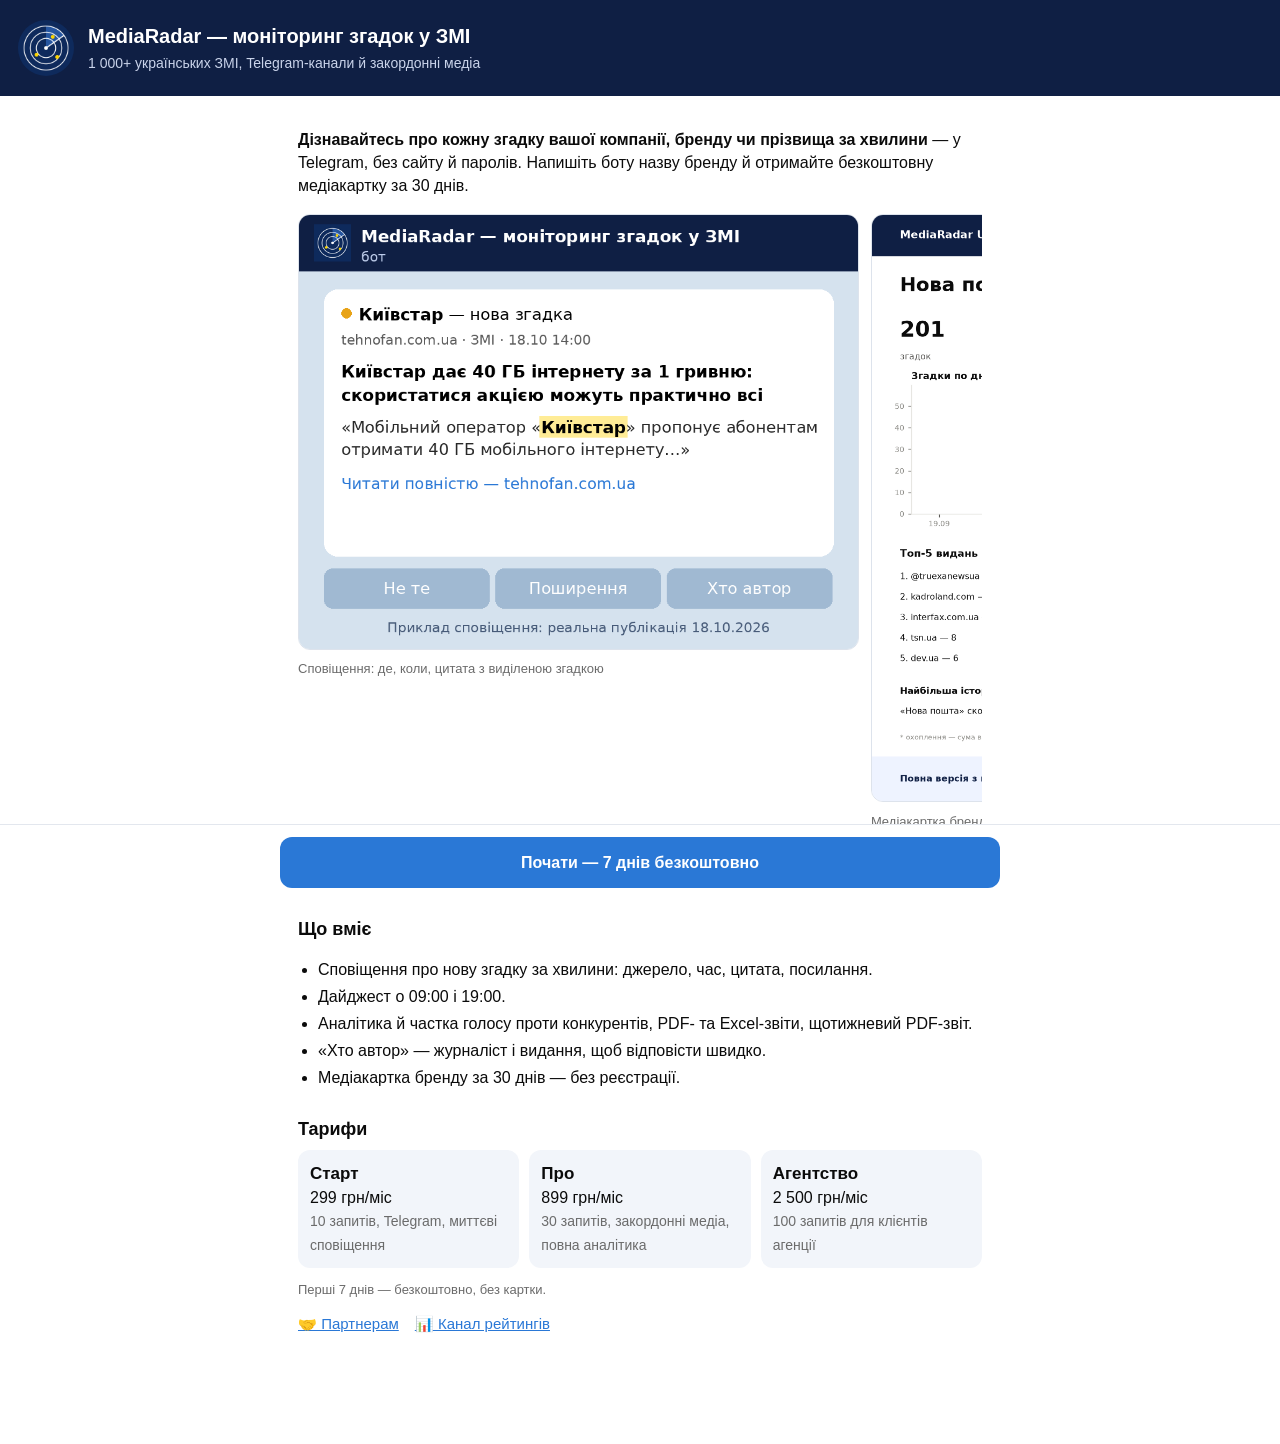
==== index.html @ 3e648eb3 "Mini App MediaRadar: вітрина, Партнерам, скріни Co-Authored-By: Claude Opus 5.5 <noreply@anthropic.c" ====
<!doctype html>
<html lang="uk"><head><meta charset="utf-8"><meta name="viewport" content="width=device-width,initial-scale=1">
<title>MediaRadar — моніторинг згадок у ЗМІ</title>
<meta name="description" content="Сповіщення про кожну згадку вашого бренду в 1 000+ українських ЗМІ й Telegram-каналах. 7 днів безкоштовно.">
<meta property="og:title" content="MediaRadar — моніторинг згадок у ЗМІ"><meta property="og:image" content="img/card.png">
<link rel="icon" href="img/logo.png"><link rel="stylesheet" href="style.css">
<script src="https://telegram.org/js/telegram-web-app.js"></script></head>
<body data-start="app">
<header><img src="img/logo.png" alt=""><div><h1>MediaRadar — моніторинг згадок у ЗМІ</h1>
<p>1 000+ українських ЗМІ, Telegram-канали й закордонні медіа</p></div></header>
<main>
<p><b>Дізнавайтесь про кожну згадку вашої компанії, бренду чи прізвища за хвилини</b> — у Telegram, без сайту й паролів.
Напишіть боту назву бренду й отримайте безкоштовну медіакартку за 30 днів.</p>
<div class="shots">
<figure><img src="img/alert.png" alt="Сповіщення про нову згадку"><figcaption>Сповіщення: де, коли, цитата з виділеною згадкою</figcaption></figure>
<figure><img src="img/card.png" alt="Медіакартка бренду за 30 днів"><figcaption>Медіакартка бренду за 30 днів — безкоштовно</figcaption></figure>
<figure><img src="img/analytics.png" alt="Рейтинг брендів тижня"><figcaption>Аналітика: хто з брендів галузі найпомітніший</figcaption></figure>
</div>
<h2>Що вміє</h2>
<ul>
<li>Сповіщення про нову згадку за хвилини: джерело, час, цитата, посилання.</li>
<li>Дайджест о 09:00 і 19:00.</li>
<li>Аналітика й частка голосу проти конкурентів, PDF- та Excel-звіти, щотижневий PDF-звіт.</li>
<li>«Хто автор» — журналіст і видання, щоб відповісти швидко.</li>
<li>Медіакартка бренду за 30 днів — без реєстрації.</li>
</ul>
<h2>Тарифи</h2>
<div class="plans">
<div class="plan"><b>Старт</b>299 грн/міс<br><span>10 запитів, Telegram, миттєві сповіщення</span></div>
<div class="plan"><b>Про</b>899 грн/міс<br><span>30 запитів, закордонні медіа, повна аналітика</span></div>
<div class="plan"><b>Агентство</b>2 500 грн/міс<br><span>100 запитів для клієнтів агенції</span></div>
</div>
<p class="note">Перші 7 днів — безкоштовно, без картки.</p>
<nav><a href="partners.html">🤝 Партнерам</a><a href="https://t.me/mediaradar_ua">📊 Канал рейтингів</a></nav>
</main>
<div class="cta"><a class="btn start" href="https://t.me/mediaradar_ua_bot?start=app">Почати — 7 днів безкоштовно</a></div>
<script src="app.js"></script></body></html>
---- style.css ----
:root{--bg:var(--tg-theme-bg-color,#fff);--fg:var(--tg-theme-text-color,#0b0b0b);--muted:var(--tg-theme-hint-color,#6b6b6b);
--accent:var(--tg-theme-button-color,#2a78d6);--accent-fg:var(--tg-theme-button-text-color,#fff);--card:var(--tg-theme-secondary-bg-color,#f2f5fa)}
*{box-sizing:border-box}body{margin:0;font:16px/1.45 -apple-system,BlinkMacSystemFont,"Segoe UI",Roboto,sans-serif;background:var(--bg);color:var(--fg)}
header{background:#0f1f44;color:#fff;padding:20px 18px;display:flex;gap:14px;align-items:center}
header img{width:56px;height:56px;border-radius:50%}header h1{font-size:20px;margin:0}header p{margin:2px 0 0;color:#c9d3ea;font-size:14px}
main{padding:16px 18px 110px;max-width:720px;margin:0 auto}h2{font-size:18px;margin:26px 0 8px}
.shots{display:flex;gap:12px;overflow-x:auto;scroll-snap-type:x mandatory;padding-bottom:6px}
.shots figure{margin:0;flex:0 0 82%;scroll-snap-align:start}.shots img{width:100%;border-radius:12px;border:1px solid #dde3ec}
.shots figcaption{font-size:13px;color:var(--muted);margin-top:4px}
ul{padding-left:20px}li{margin:4px 0}.plans{display:grid;grid-template-columns:repeat(auto-fit,minmax(150px,1fr));gap:10px}
.plan{background:var(--card);border-radius:12px;padding:12px}.plan b{display:block;font-size:17px}.plan span{color:var(--muted);font-size:14px}
.cta{position:fixed;left:0;right:0;bottom:0;padding:12px 18px;background:var(--bg);border-top:1px solid #e3e7ee}
.btn{display:block;text-align:center;background:var(--accent);color:var(--accent-fg);text-decoration:none;font-weight:600;padding:14px;border-radius:12px;max-width:720px;margin:0 auto}
.note{font-size:13px;color:var(--muted)}a{color:var(--accent)}nav{display:flex;gap:16px;font-size:15px;margin-top:8px}
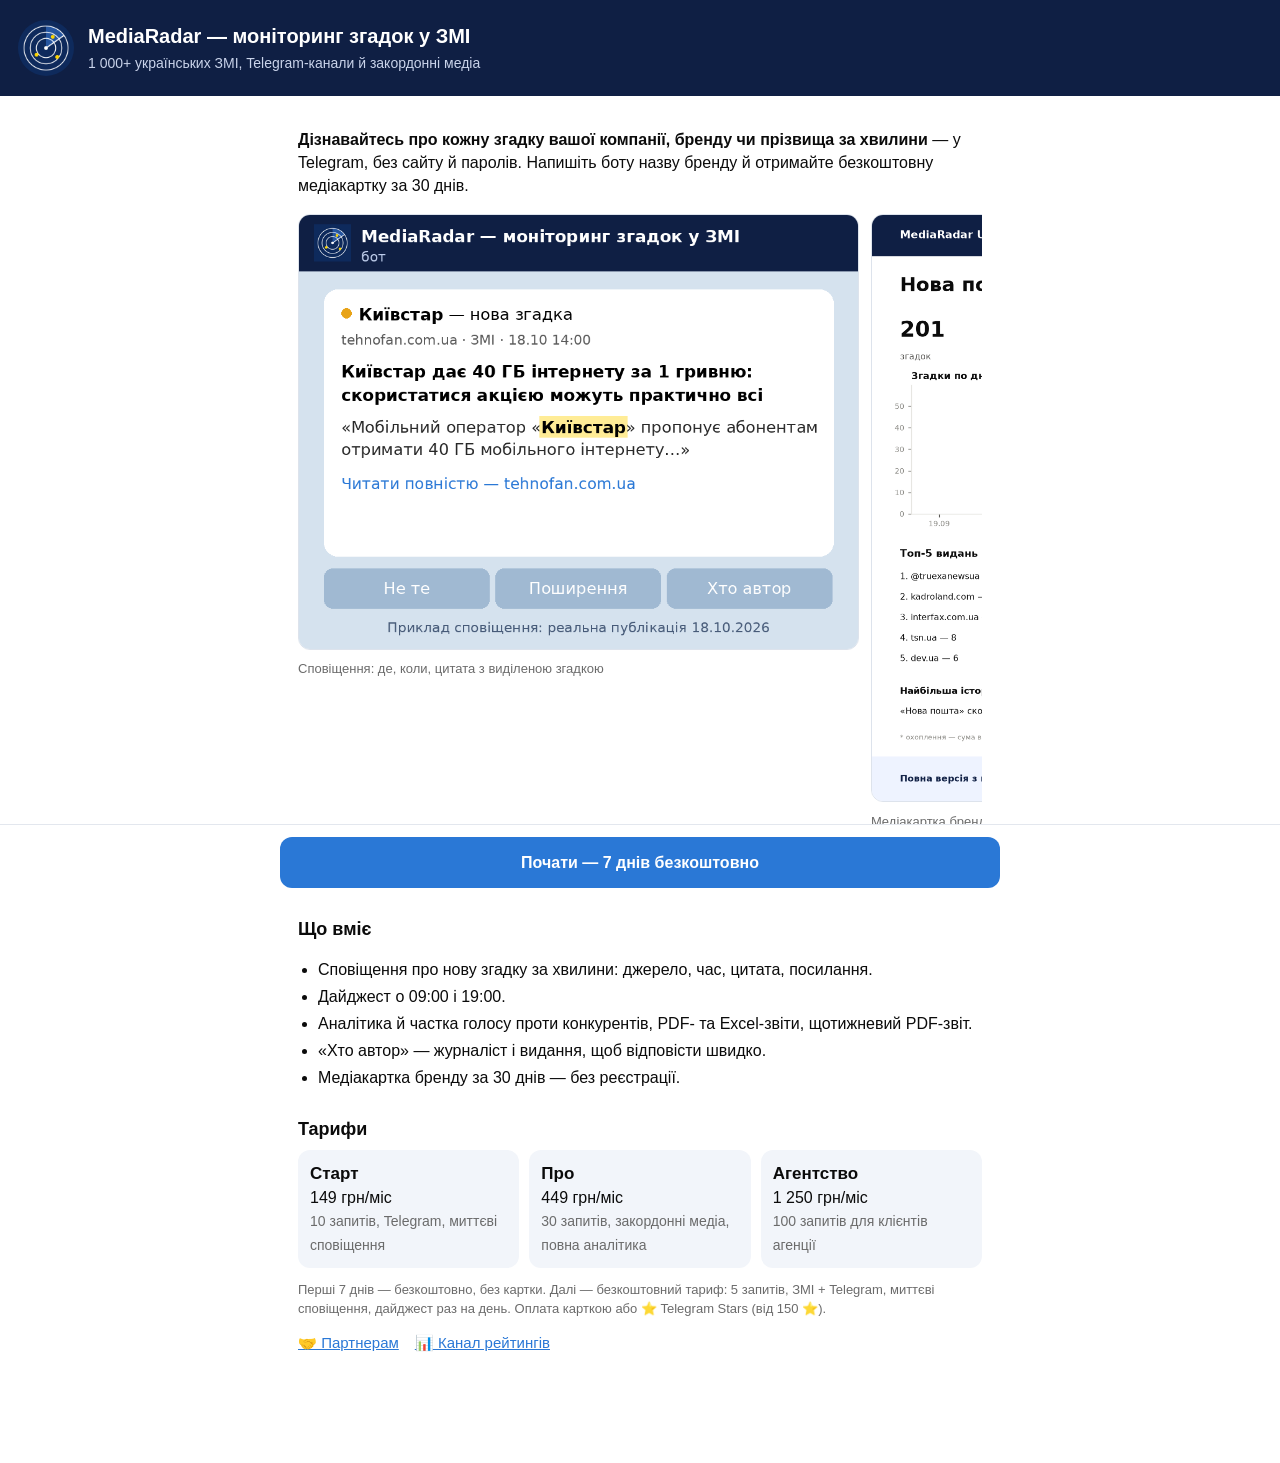
==== commit 0c2b9cf5: "Ціни −50 %: 149 / 449 / 1250 грн, безкоштовний тариф, Stars від 150 ⭐ (директива 18.10 18:55) Co-Aut" ====
--- a/index.html
+++ b/index.html
@@ -26,11 +26,11 @@
 </ul>
 <h2>Тарифи</h2>
 <div class="plans">
-<div class="plan"><b>Старт</b>299 грн/міс<br><span>10 запитів, Telegram, миттєві сповіщення</span></div>
-<div class="plan"><b>Про</b>899 грн/міс<br><span>30 запитів, закордонні медіа, повна аналітика</span></div>
-<div class="plan"><b>Агентство</b>2 500 грн/міс<br><span>100 запитів для клієнтів агенції</span></div>
+<div class="plan"><b>Старт</b>149 грн/міс<br><span>10 запитів, Telegram, миттєві сповіщення</span></div>
+<div class="plan"><b>Про</b>449 грн/міс<br><span>30 запитів, закордонні медіа, повна аналітика</span></div>
+<div class="plan"><b>Агентство</b>1 250 грн/міс<br><span>100 запитів для клієнтів агенції</span></div>
 </div>
-<p class="note">Перші 7 днів — безкоштовно, без картки.</p>
+<p class="note">Перші 7 днів — безкоштовно, без картки. Далі — безкоштовний тариф: 5 запитів, ЗМІ + Telegram, миттєві сповіщення, дайджест раз на день. Оплата карткою або ⭐ Telegram Stars (від 150 ⭐).</p>
 <nav><a href="partners.html">🤝 Партнерам</a><a href="https://t.me/mediaradar_ua">📊 Канал рейтингів</a></nav>
 </main>
 <div class="cta"><a class="btn start" href="https://t.me/mediaradar_ua_bot?start=app">Почати — 7 днів безкоштовно</a></div>
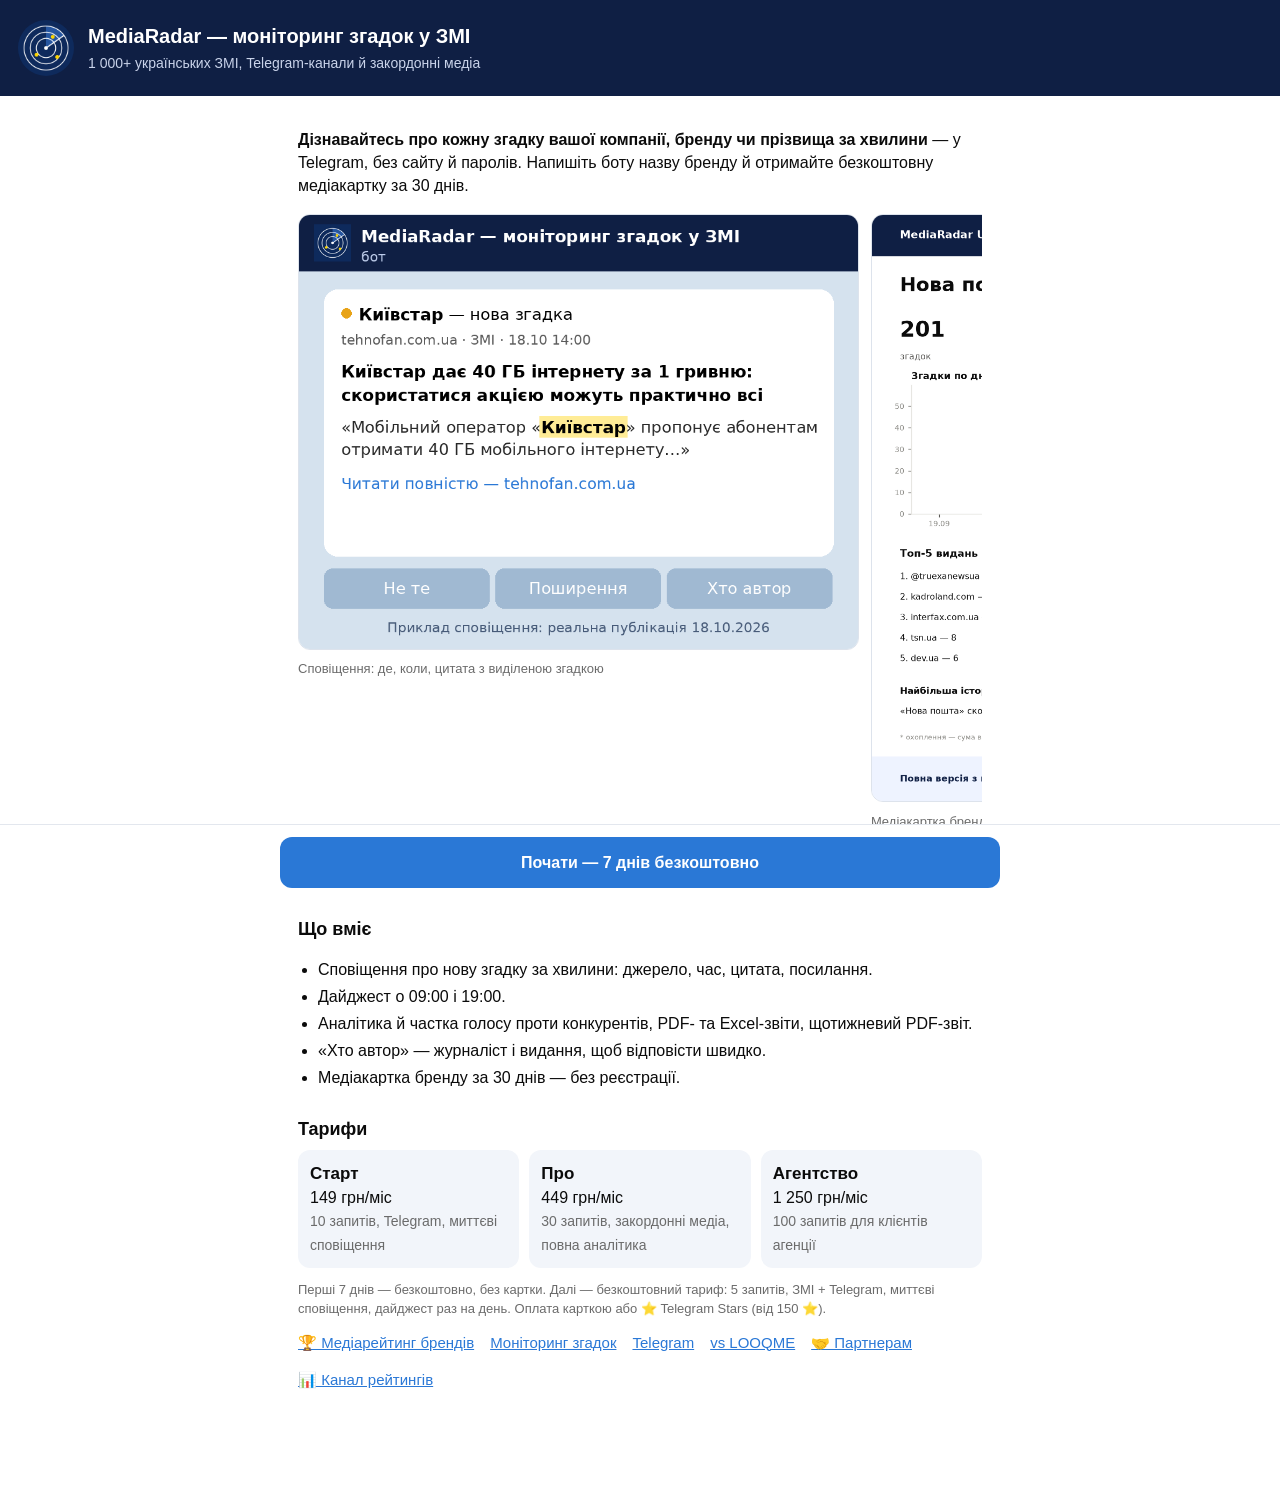
==== commit 81629c8d: "Медіарейтинг брендів України 2026-10 (19.09–18.10.2026)" ====
--- a/index.html
+++ b/index.html
@@ -3,6 +3,7 @@
 <title>MediaRadar — моніторинг згадок у ЗМІ</title>
 <meta name="description" content="Сповіщення про кожну згадку вашого бренду в 1 000+ українських ЗМІ й Telegram-каналах. 7 днів безкоштовно.">
 <meta property="og:title" content="MediaRadar — моніторинг згадок у ЗМІ"><meta property="og:image" content="img/card.png">
+<link rel="canonical" href="https://so3081979.github.io/mediaradar-app/">
 <link rel="icon" href="img/logo.png"><link rel="stylesheet" href="style.css">
 <script src="https://telegram.org/js/telegram-web-app.js"></script></head>
 <body data-start="app">
@@ -31,7 +32,7 @@
 <div class="plan"><b>Агентство</b>1 250 грн/міс<br><span>100 запитів для клієнтів агенції</span></div>
 </div>
 <p class="note">Перші 7 днів — безкоштовно, без картки. Далі — безкоштовний тариф: 5 запитів, ЗМІ + Telegram, миттєві сповіщення, дайджест раз на день. Оплата карткою або ⭐ Telegram Stars (від 150 ⭐).</p>
-<nav><a href="partners.html">🤝 Партнерам</a><a href="https://t.me/mediaradar_ua">📊 Канал рейтингів</a></nav>
+<nav><a href="rating.html">🏆 Медіарейтинг брендів</a><a href="monitoring-zgadok.html">Моніторинг згадок</a><a href="mediamonitoring-telegram.html">Telegram</a><a href="alternatyva-looqme.html">vs LOOQME</a><a href="partners.html">🤝 Партнерам</a><a href="https://t.me/mediaradar_ua">📊 Канал рейтингів</a></nav>
 </main>
 <div class="cta"><a class="btn start" href="https://t.me/mediaradar_ua_bot?start=app">Почати — 7 днів безкоштовно</a></div>
 <script src="app.js"></script></body></html>
--- a/style.css
+++ b/style.css
@@ -12,3 +12,5 @@
 .cta{position:fixed;left:0;right:0;bottom:0;padding:12px 18px;background:var(--bg);border-top:1px solid #e3e7ee}
 .btn{display:block;text-align:center;background:var(--accent);color:var(--accent-fg);text-decoration:none;font-weight:600;padding:14px;border-radius:12px;max-width:720px;margin:0 auto}
 .note{font-size:13px;color:var(--muted)}a{color:var(--accent)}nav{display:flex;gap:16px;font-size:15px;margin-top:8px}
+table.rt{width:100%;border-collapse:collapse;margin:4px 0 8px;font-size:15px}.rt th,.rt td{padding:6px 4px;border-bottom:1px solid #e3e7ee;text-align:left}.rt td:nth-child(n+3),.rt th:nth-child(n+3){text-align:right}
+nav{flex-wrap:wrap}main .btn{margin:12px 0}
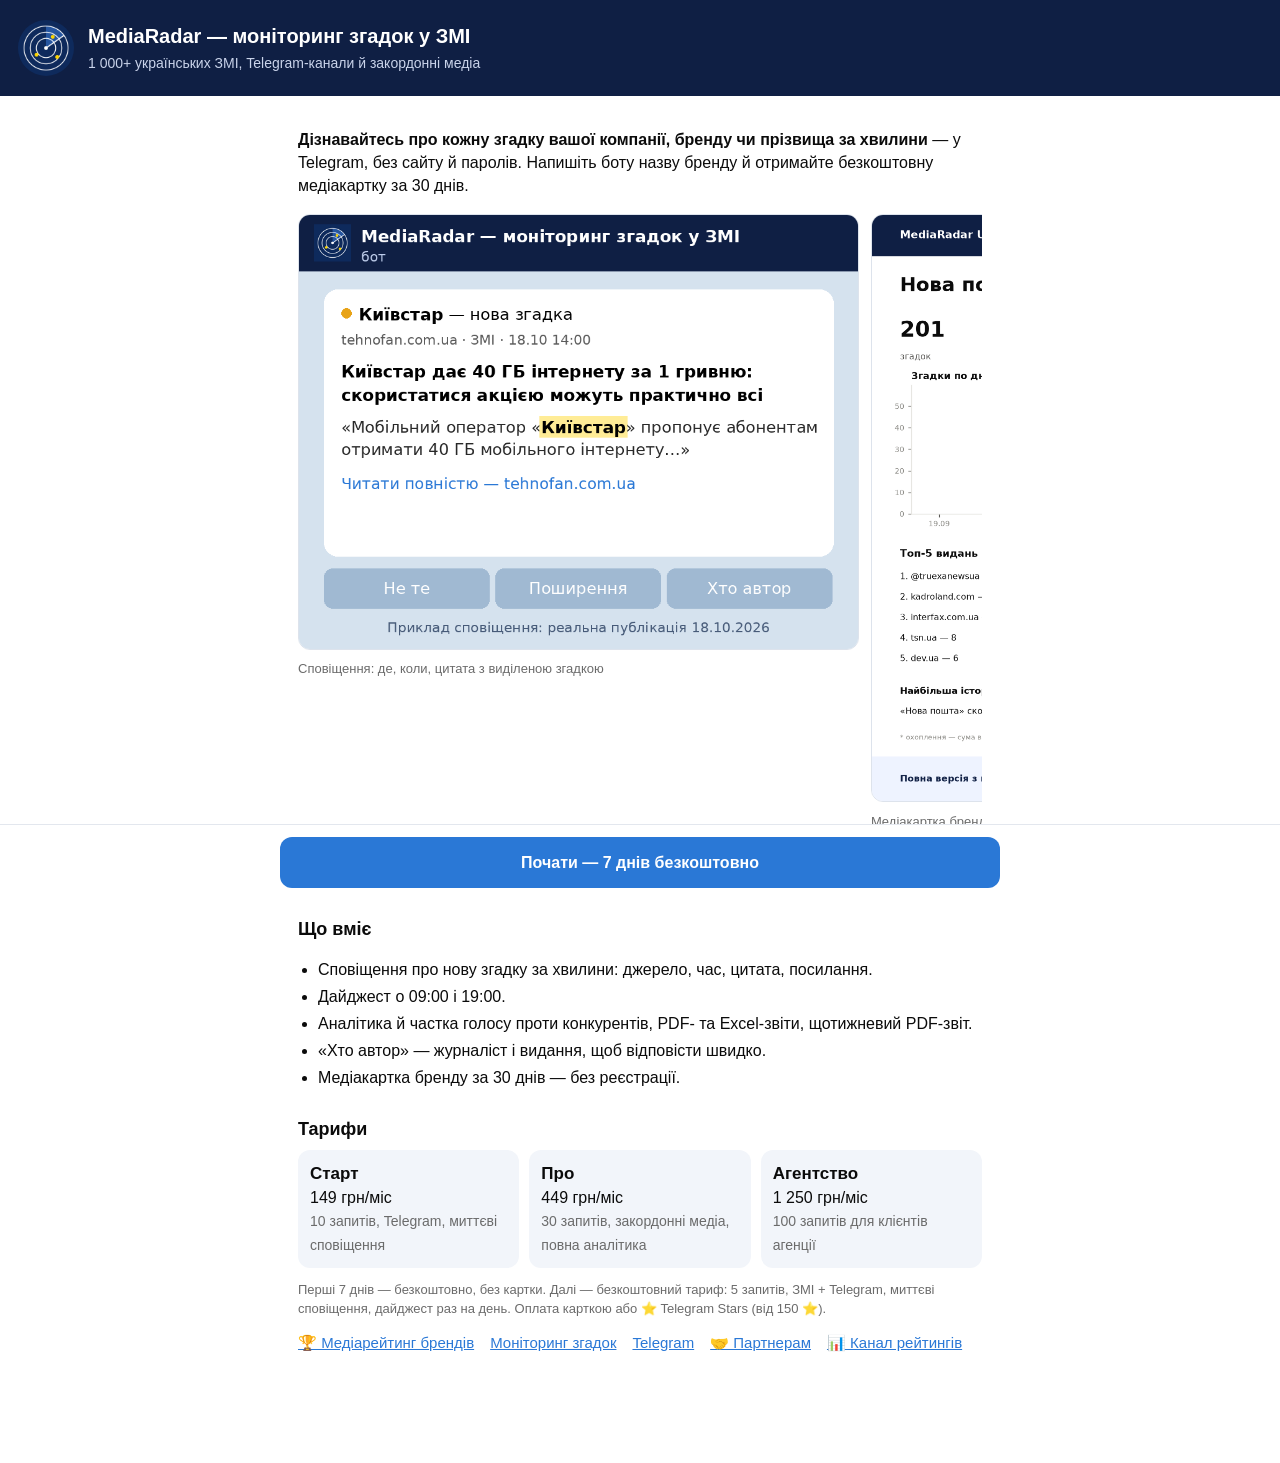
==== commit 47672ffd: "Прибрати сторінку порівняння з конкурентом і посилання на неї (директива 19.10 08:25) Co-Authored-By" ====
--- a/index.html
+++ b/index.html
@@ -32,7 +32,7 @@
 <div class="plan"><b>Агентство</b>1 250 грн/міс<br><span>100 запитів для клієнтів агенції</span></div>
 </div>
 <p class="note">Перші 7 днів — безкоштовно, без картки. Далі — безкоштовний тариф: 5 запитів, ЗМІ + Telegram, миттєві сповіщення, дайджест раз на день. Оплата карткою або ⭐ Telegram Stars (від 150 ⭐).</p>
-<nav><a href="rating.html">🏆 Медіарейтинг брендів</a><a href="monitoring-zgadok.html">Моніторинг згадок</a><a href="mediamonitoring-telegram.html">Telegram</a><a href="alternatyva-looqme.html">vs LOOQME</a><a href="partners.html">🤝 Партнерам</a><a href="https://t.me/mediaradar_ua">📊 Канал рейтингів</a></nav>
+<nav><a href="rating.html">🏆 Медіарейтинг брендів</a><a href="monitoring-zgadok.html">Моніторинг згадок</a><a href="mediamonitoring-telegram.html">Telegram</a><a href="partners.html">🤝 Партнерам</a><a href="https://t.me/mediaradar_ua">📊 Канал рейтингів</a></nav>
 </main>
 <div class="cta"><a class="btn start" href="https://t.me/mediaradar_ua_bot?start=app">Почати — 7 днів безкоштовно</a></div>
 <script src="app.js"></script></body></html>
